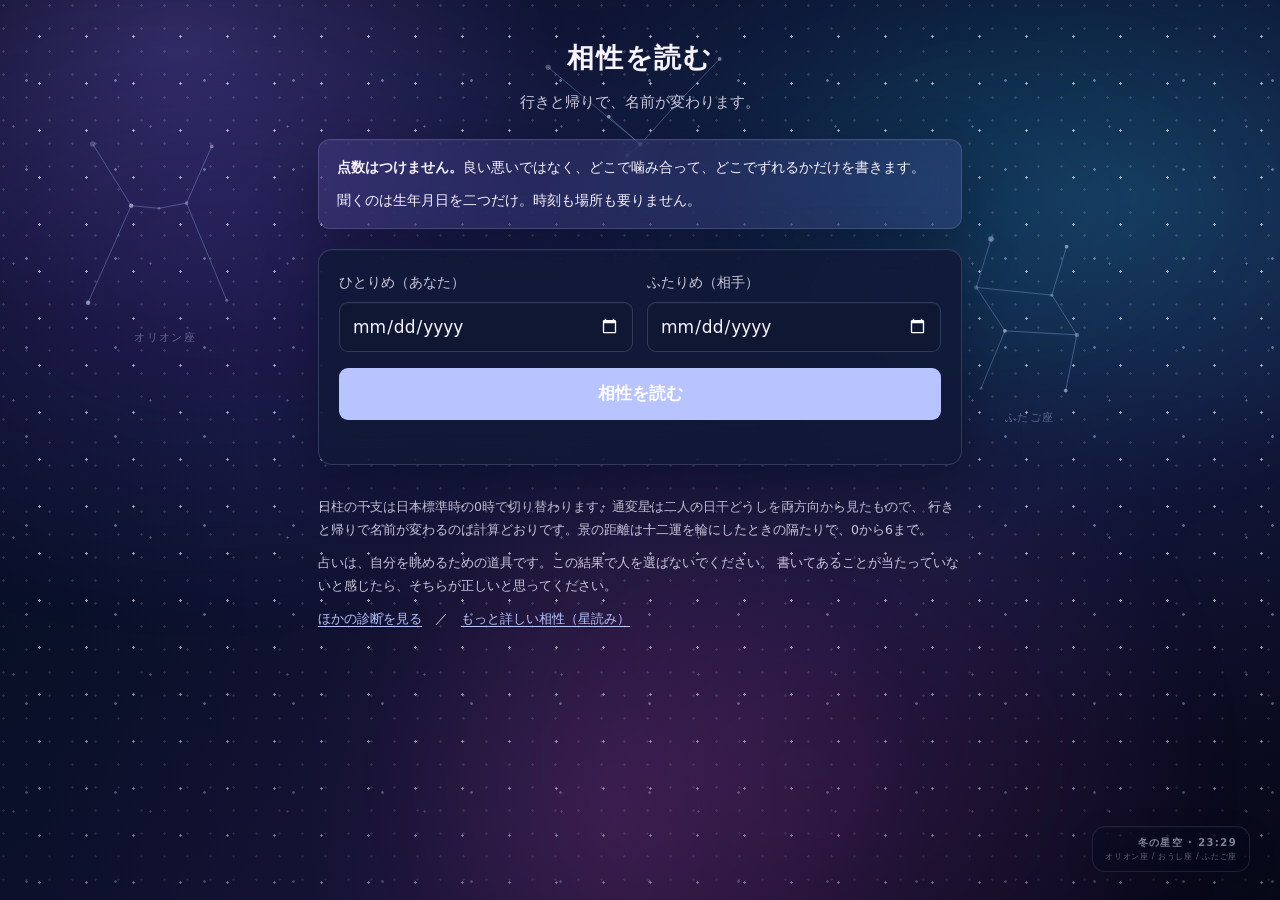
==== aishou/index.html @ 590ae1d9 "もちスラ診断サイトに差し替え M.O.C.H.I. LABO のリンク集から、生年月日で読む診断サイトへ。  - スライム診断（色・景・星・ズレ）／お金の診断／相性を読む／星読み毒舌診断 - もちオラ" ====
<!DOCTYPE html>
<html lang="ja">
<head>
<meta charset="utf-8">
<meta name="viewport" content="width=device-width, initial-scale=1">
<title>相性を読む — 行きと帰りで、名前が変わる</title>
<meta name="description" content="生年月日を二つ入れるだけ。相手があなたに与える作用と、あなたが相手に与える作用は同じではありません。点数はつけません。">
<link rel="stylesheet" href="assets/style.css">
<link rel="stylesheet" href="../assets/galaxy.css?v=20260810-sync1">
<script src="../assets/galaxy.js?v=20260810-sync1" defer></script>
<link rel="icon" type="image/png" sizes="32x32" href="../assets/favicon-32.png">
<link rel="icon" type="image/png" sizes="64x64" href="../assets/favicon-64.png">
<link rel="apple-touch-icon" href="../assets/apple-touch-icon.png">
<meta name="theme-color" content="#fbf8f3" media="(prefers-color-scheme: light)">
<meta name="theme-color" content="#1c1a18" media="(prefers-color-scheme: dark)">
<meta property="og:type" content="website">
<meta property="og:site_name" content="もちスラ">
<meta property="og:title" content="相性を読む — もちスラ">
<meta property="og:description" content="相手があなたに与えるものと、あなたが相手に与えるものは違います。点数はつけません。">
<meta property="og:image" content="https://mochisura-lab.com/assets/ogp.png">
<meta name="twitter:card" content="summary_large_image">
<meta property="og:url" content="https://mochisura-lab.com/aishou/">
<link rel="canonical" href="https://mochisura-lab.com/aishou/">
</head>
<body>
<div class="wrap">

  <header class="top">
    <h1>相性を読む</h1>
    <p class="sub">行きと帰りで、名前が変わります。</p>
  </header>

  <div class="lead-box">
    <p><b>点数はつけません。</b>良い悪いではなく、どこで噛み合って、どこでずれるかだけを書きます。</p>
    <p>聞くのは生年月日を二つだけ。時刻も場所も要りません。</p>
  </div>

  <form id="form" autocomplete="off">
    <section class="panel">
      <div class="pair-in">
        <div>
          <label for="d1">ひとりめ（あなた）</label>
          <input type="date" id="d1" min="1900-01-01" max="2100-12-31" required>
        </div>
        <div>
          <label for="d2">ふたりめ（相手）</label>
          <input type="date" id="d2" min="1900-01-01" max="2100-12-31" required>
        </div>
      </div>
      <button type="submit" class="go">相性を読む</button>
      <p class="err" id="err"></p>
    </section>
  </form>

  <div id="result" hidden>

    <section class="pair">
      <div class="who">
        <img id="img-a" alt="">
        <p class="nm" id="nm-a"></p>
        <p class="sub2">あなた</p>
      </div>
      <div class="who">
        <img id="img-b" alt="">
        <p class="nm" id="nm-b"></p>
        <p class="sub2">相手</p>
      </div>
    </section>

    <section class="panel ring-panel">
      <h2 id="kyori-title"></h2>
      <p class="lead" id="kyori-lead"></p>
      <div id="ring"></div>
      <div id="kyori-body"></div>
    </section>

    <section class="dir main">
      <p class="dir-tag">相手はあなたにとって</p>
      <h2 id="ab-name"></h2>
      <div id="ab-body"></div>
    </section>

    <section class="dir">
      <p class="dir-tag">あなたは相手にとって</p>
      <h2 id="ba-name"></h2>
      <div id="ba-body"></div>
    </section>

    <section class="panel">
      <h2 id="gogyo-title"></h2>
      <p class="lead" id="gogyo-lead"></p>
      <div id="gogyo-body"></div>
    </section>

    <details class="fold">
      <summary>使った暦（結果の根拠）</summary>
      <div class="fold-in">
        <p class="lead">どこから出た結果かを隠さず全部出します。</p>
        <table id="koyomi"></table>
      </div>
    </details>

  </div>

  <footer class="foot">
    <p>
      日柱の干支は日本標準時の0時で切り替わります。通変星は二人の日干どうしを両方向から見たもので、
      行きと帰りで名前が変わるのは計算どおりです。景の距離は十二運を輪にしたときの隔たりで、0から6まで。
    </p>
    <p>
      占いは、自分を眺めるための道具です。この結果で人を選ばないでください。
      書いてあることが当たっていないと感じたら、そちらが正しいと思ってください。
    </p>
    <p><a href="../index.html">ほかの診断を見る</a>　／　<a href="../hoshiyomi/aishou/index.html">もっと詳しい相性（星読み）</a></p>
  </footer>

</div>

<script src="../hoshiyomi/assets/vendor/astronomy.browser.min.js"></script>
<script src="../hoshiyomi/assets/koyomi.js"></script>
<script src="../hoshiyomi/assets/toyo.js"></script>
<script src="../assets/store.js?v=20260811-1"></script>
<script src="assets/aishou.js"></script>
<script src="assets/text.js"></script>
<script src="assets/app.js"></script>
</body>
</html>
---- aishou/assets/style.css ----
/* 相性を読む */

:root {
  --bg: #fbf8f3; --panel: #ffffff; --ink: #33291f; --ink-soft: #6d6055;
  --line: #e4dcd0; --accent: #b5763a; --accent-soft: #fbeee0;
}
@media (prefers-color-scheme: dark) {
  :root {
    --bg: #1c1a18; --panel: #262320; --ink: #ece5dc; --ink-soft: #a89c8f;
    --line: #3b3630; --accent: #d59a5e; --accent-soft: #332a20;
  }
}

* { box-sizing: border-box; }
body {
  margin: 0; background: var(--bg); color: var(--ink);
  font-family: "Hiragino Sans", "Yu Gothic", "Noto Sans JP", system-ui, sans-serif;
  font-size: 16.5px; line-height: 1.9; -webkit-text-size-adjust: 100%;
}
.wrap { position: relative; z-index: 1; max-width: 680px; margin: 0 auto; padding: 32px 18px 64px; }

.top { text-align: center; margin-bottom: 22px; }
.top h1 { font-size: 27px; margin: 0 0 6px; letter-spacing: .06em; }
.top .sub { margin: 0; color: var(--ink-soft); font-size: 14.5px; }

.lead-box {
  background: var(--accent-soft); border: 1px solid var(--line); border-radius: 12px;
  padding: 15px 18px; margin-bottom: 20px; font-size: 14px; line-height: 1.8;
}
.lead-box p { margin: 0; }
.lead-box p + p { margin-top: 8px; }

.panel {
  background: var(--panel); border: 1px solid var(--line); border-radius: 14px;
  padding: 20px; margin-bottom: 18px;
}
.panel h2 { font-size: 19px; margin: 0 0 4px; }
.lead { margin: 0 0 14px; color: var(--ink-soft); font-size: 13.5px; }

label { display: block; font-size: 13.5px; color: var(--ink-soft); margin-bottom: 6px; }
.pair-in { display: flex; gap: 14px; flex-wrap: wrap; }
.pair-in > div { flex: 1 1 200px; }
input[type="date"] {
  width: 100%; padding: 13px 12px; font-size: 17px; font-family: inherit;
  color: var(--ink); background: var(--bg); border: 1px solid var(--line); border-radius: 9px;
}
.quick { display: flex; gap: 7px; flex-wrap: wrap; align-items: center; margin-top: 9px; }
.quick-label { font-size: 12px; color: var(--ink-soft); }
.quick button {
  padding: 5px 13px; font-size: 13.5px; font-family: inherit; cursor: pointer;
  color: var(--accent); background: transparent;
  border: 1px solid var(--line); border-radius: 999px;
}
.quick button:hover { border-color: var(--accent); }

.go {
  width: 100%; margin-top: 16px; padding: 15px; font-size: 16.5px; font-family: inherit;
  font-weight: 600; color: #fff; background: var(--accent); border: 0; border-radius: 9px; cursor: pointer;
}
.err { color: #c0533f; font-size: 14px; margin: 10px 0 0; min-height: 1em; }

/* ---- 二人 ---- */
.pair { display: flex; gap: 12px; justify-content: center; margin: 24px 0 18px; }
.who { flex: 0 1 190px; text-align: center; }
.who img { width: 100%; max-width: 160px; height: auto; }
.who .nm { margin: 2px 0 0; font-size: 19px; font-weight: 600; letter-spacing: .05em; }
.who .sub2 { margin: 0; font-size: 12px; color: var(--ink-soft); }

/* ---- 輪 ---- */
.ring-panel svg { display: block; width: 100%; max-width: 380px; margin: 4px auto 16px; height: auto; }
.ring-dot { fill: var(--line); }
.ring-line { stroke: var(--accent); stroke-width: 2; stroke-dasharray: 4 4; }
.ring-ring { fill: none; stroke: var(--line); stroke-width: 1.5; stroke-dasharray: 2 6; }
.ring-mark { fill: var(--accent); }
.ring-label { fill: var(--ink-soft); font-size: 11px; text-anchor: middle; }
.ring-label.on { fill: var(--ink); font-weight: 700; font-size: 13px; }

/* ---- 行きと帰り ---- */
.dir {
  background: var(--panel); border: 1px solid var(--line); border-radius: 14px;
  padding: 20px; margin-bottom: 14px;
}
.dir.main { border: 2px solid var(--accent); }
.dir-tag { margin: 0 0 2px; font-size: 11.5px; letter-spacing: .12em; color: var(--accent); font-weight: 700; }
.dir h2 { font-size: 23px; margin: 0 0 12px; letter-spacing: .05em; }
.dir p, .panel p.body { margin: 0 0 13px; }
.dir p:last-child { margin-bottom: 0; }

.fold { border: 1px solid var(--line); border-radius: 12px; background: var(--panel); }
.fold summary { padding: 15px 18px; cursor: pointer; font-size: 15px; font-weight: 600; list-style: none; }
.fold summary::-webkit-details-marker { display: none; }
.fold summary::before { content: "＋ "; color: var(--accent); }
.fold[open] summary::before { content: "− "; }
.fold-in { padding: 0 18px 18px; }
.fold-in table { width: 100%; border-collapse: collapse; font-size: 14px; }
.fold-in th, .fold-in td { text-align: left; padding: 9px 4px; border-bottom: 1px solid var(--line); vertical-align: top; }
.fold-in th { width: 40%; font-weight: 500; color: var(--ink-soft); }

.foot { margin-top: 30px; color: var(--ink-soft); font-size: 12.5px; line-height: 1.85; }
.foot p { margin: 0 0 10px; }
.foot a { color: var(--accent); }
---- assets/galaxy.css ----
/* 全ページ共通 — 銀河の背景とガラス質感 */

:root {
  --bg: #101733;
  --panel: rgba(17, 24, 54, .84);
  --ink: #f7f4ff;
  --ink-soft: #cbc7dc;
  --ink-faint: #9996ae;
  --line: rgba(198, 201, 255, .19);
  --accent: #b7c4ff;
  --accent-soft: rgba(117, 105, 187, .19);
  --warm: #f4ad7a;
  --warm-soft: rgba(187, 99, 76, .18);
  --shadow: 0 18px 55px rgba(0, 0, 20, .34), inset 0 1px 0 rgba(255, 255, 255, .035);
  --galaxy-x: 0px;
  --galaxy-y: 0px;
  color-scheme: dark;
}

html { background: #03050f; }

body {
  position: relative;
  isolation: isolate;
  min-height: 100vh;
  color: var(--ink);
  background:
    radial-gradient(ellipse at 14% 5%, rgba(93, 79, 177, .48) 0, rgba(47, 42, 112, .22) 24%, transparent 51%),
    radial-gradient(ellipse at 88% 22%, rgba(42, 129, 178, .31) 0, rgba(32, 65, 126, .14) 27%, transparent 55%),
    radial-gradient(ellipse at 48% 91%, rgba(141, 61, 145, .27) 0, rgba(58, 33, 93, .11) 33%, transparent 61%),
    linear-gradient(148deg, #03050f 0%, #081027 38%, #10102f 68%, #070817 100%) !important;
  background-attachment: fixed !important;
}

body::before,
body::after {
  content: "";
  position: fixed;
  inset: -10%;
  z-index: 0;
  pointer-events: none;
}

body::before {
  opacity: .78;
  background-image:
    radial-gradient(circle, rgba(255,255,255,.86) 0 1px, transparent 1.35px),
    radial-gradient(circle, rgba(185,216,255,.62) 0 1.15px, transparent 1.55px),
    radial-gradient(circle, rgba(255,203,236,.46) 0 .9px, transparent 1.35px),
    radial-gradient(circle, rgba(255,255,255,.2) 0 1px, transparent 1.45px);
  background-size: 47px 47px, 89px 89px, 137px 137px, 23px 23px;
  background-position: 3px 9px, 21px 37px, 73px 11px, 5px 15px;
  mask-image: linear-gradient(to bottom, #000 0%, rgba(0,0,0,.9) 62%, rgba(0,0,0,.42) 100%);
  animation: galaxy-star-drift 70s linear infinite;
}

body::after {
  inset: -20%;
  opacity: .8;
  background:
    radial-gradient(ellipse at 26% 37%, rgba(110, 82, 205, .2), transparent 30%),
    radial-gradient(ellipse at 70% 31%, rgba(50, 162, 201, .15), transparent 27%),
    radial-gradient(ellipse at 59% 75%, rgba(220, 89, 184, .12), transparent 30%);
  filter: blur(42px) saturate(1.3);
  transform: translate(var(--galaxy-x), var(--galaxy-y));
  transition: transform 1.2s cubic-bezier(.2,.8,.2,1);
  animation: galaxy-nebula-breathe 12s ease-in-out infinite alternate;
}

body > .wrap,
body > main,
body > header,
body > footer { position: relative; z-index: 2; }
body > .ambient { z-index: 1; opacity: .68; }

.galaxy-fx {
  position: fixed;
  inset: 0;
  z-index: 1;
  overflow: hidden;
  pointer-events: none;
}
.galaxy-constellation-sky {
  position: absolute;
  inset: 0;
  width: 100%;
  height: 100%;
  opacity: .82;
  transform: translate(calc(var(--galaxy-x) * .32), calc(var(--galaxy-y) * .32));
  transition: transform 1.6s cubic-bezier(.2,.8,.2,1), opacity .8s ease;
}
.galaxy-sky-badge {
  position: fixed;
  right: clamp(14px, 2.4vw, 30px);
  bottom: clamp(14px, 2.4vw, 28px);
  display: grid;
  gap: 3px;
  padding: 9px 12px 8px;
  border: 1px solid rgba(190, 209, 255, .16);
  border-radius: 13px;
  color: rgba(232, 238, 255, .72);
  background: rgba(5, 9, 27, .38);
  box-shadow: inset 0 1px 0 rgba(255,255,255,.04), 0 10px 35px rgba(0,0,20,.16);
  backdrop-filter: blur(8px);
  -webkit-backdrop-filter: blur(8px);
  font-size: 10px;
  line-height: 1.35;
  letter-spacing: .14em;
  text-align: right;
  opacity: .74;
}
.galaxy-sky-season { font-weight: 700; }
.galaxy-sky-names {
  color: rgba(201, 211, 242, .58);
  font-size: 8px;
  letter-spacing: .08em;
}
[data-sky-phase="day"] .galaxy-constellation-sky { opacity: .62; }
[data-sky-phase="day"] .galaxy-sky-badge { opacity: .55; }
[data-sky-phase="twilight"] .galaxy-constellation-sky { opacity: .68; }
.galaxy-shooting-star {
  position: absolute;
  top: var(--shoot-top);
  left: var(--shoot-left);
  width: 92px;
  height: 1px;
  opacity: 0;
  border-radius: 999px;
  background: linear-gradient(90deg, transparent, rgba(220,235,255,.95));
  box-shadow: 26px 0 8px rgba(174,211,255,.45);
  transform: rotate(-28deg);
  animation: galaxy-shoot var(--shoot-speed) ease-in var(--shoot-delay) infinite;
}
.galaxy-shooting-star::after {
  content: "";
  position: absolute;
  right: -2px;
  top: -2px;
  width: 5px;
  height: 5px;
  border-radius: 50%;
  background: #fff;
  box-shadow: 0 0 13px #b9dcff;
}

.panel,
.card,
.lead-box,
.pitch,
.fold,
.read,
.gap,
.half,
.big,
.rel,
.person,
.thbox,
.cmp,
.quick-detail,
.quick-year,
.y-highlight,
.minor a {
  backdrop-filter: blur(16px) saturate(1.13);
  -webkit-backdrop-filter: blur(16px) saturate(1.13);
  box-shadow: var(--shadow);
}

.panel,
.card,
.lead-box,
.fold,
.read,
.gap,
.half,
.big,
.rel,
.person,
.thbox,
.cmp,
.quick-detail,
.minor a {
  border-color: var(--line) !important;
}

input,
select,
textarea,
button {
  accent-color: var(--accent);
}
input[type="date"],
input[type="number"],
input[type="text"],
select,
textarea {
  box-shadow: inset 0 1px 0 rgba(255,255,255,.035);
}

a { text-underline-offset: .2em; }
::selection { background: rgba(169, 180, 255, .32); color: #fff; }

::-webkit-scrollbar { width: 10px; height: 10px; }
::-webkit-scrollbar-track { background: #080c1d; }
::-webkit-scrollbar-thumb {
  border: 2px solid #080c1d;
  border-radius: 999px;
  background: linear-gradient(#586aaa, #7c568e);
}

@keyframes galaxy-star-drift {
  from { background-position: 3px 9px, 21px 37px, 73px 11px, 5px 15px; }
  to { background-position: 244px 132px, -176px 218px, 348px -181px, -92px 206px; }
}
@keyframes galaxy-nebula-breathe {
  from { opacity: .58; scale: .98; }
  to { opacity: .93; scale: 1.04; }
}
@keyframes galaxy-shoot {
  0%, 82% { opacity: 0; translate: -12vw -8vh; }
  84% { opacity: 1; }
  91% { opacity: 0; translate: 58vw 38vh; }
  100% { opacity: 0; translate: 58vw 38vh; }
}

@media (max-width: 620px) {
  body::before { opacity: .65; }
  body::after { filter: blur(28px) saturate(1.2); }
  .galaxy-shooting-star { width: 62px; }
  .galaxy-sky-badge {
    right: 10px;
    bottom: 10px;
    max-width: calc(100vw - 20px);
    padding: 7px 9px;
    opacity: .58;
  }
  .galaxy-sky-names { display: none; }
}

@media (prefers-reduced-motion: reduce) {
  body::before,
  body::after,
  .galaxy-shooting-star { animation: none !important; }
  body::after { transform: none !important; }
  .galaxy-shooting-star { display: none; }
  .galaxy-constellation-sky { transform: none !important; }
}
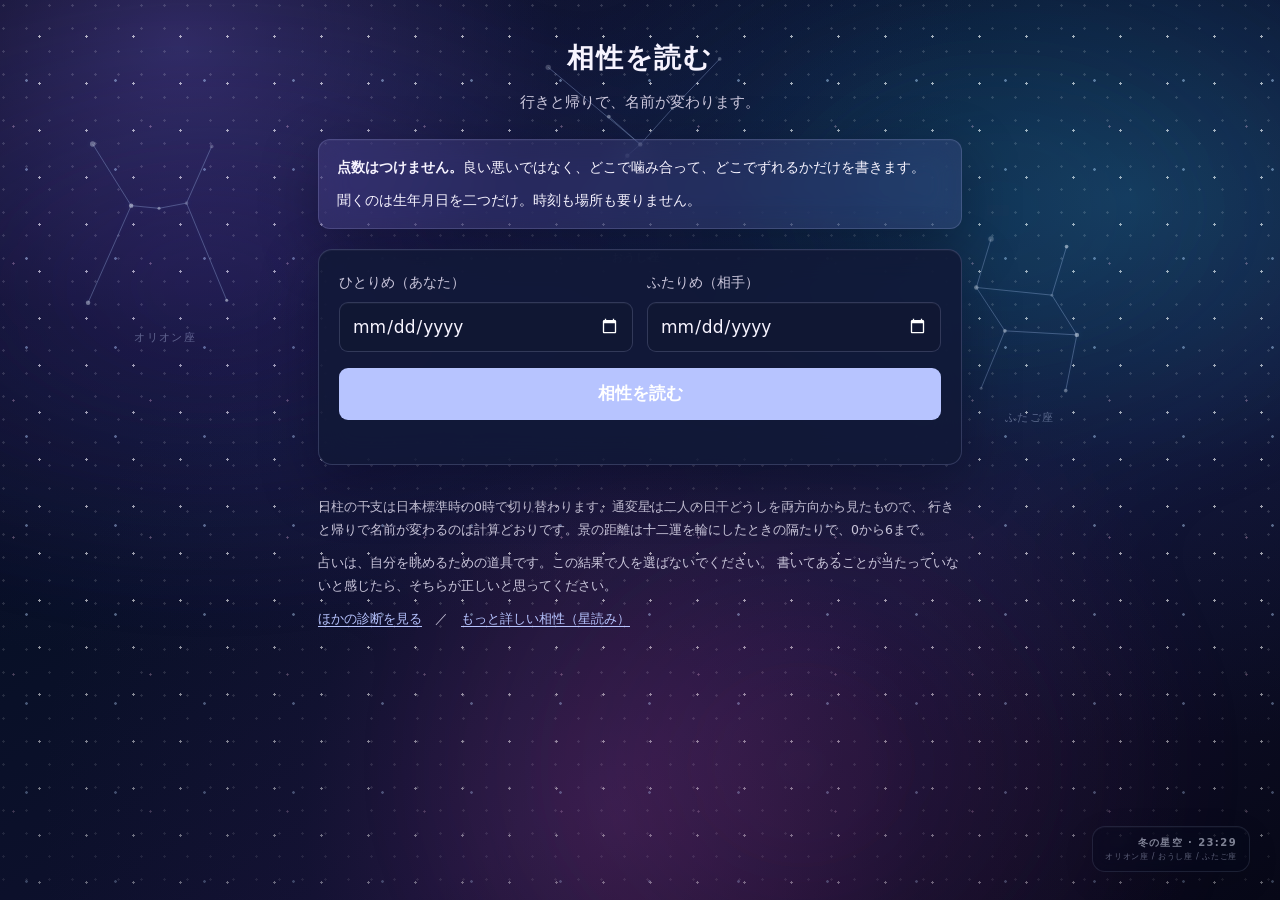
==== commit 8bef3eba: "canonical と og:url を www に揃える apex は www へ307で飛ぶので、正規URLを実際に配信される側に合わせた。  Co-Authored-By: Claude Opu" ====
--- a/aishou/index.html
+++ b/aishou/index.html
@@ -17,10 +17,10 @@
 <meta property="og:site_name" content="もちスラ">
 <meta property="og:title" content="相性を読む — もちスラ">
 <meta property="og:description" content="相手があなたに与えるものと、あなたが相手に与えるものは違います。点数はつけません。">
-<meta property="og:image" content="https://mochisura-lab.com/assets/ogp.png">
+<meta property="og:image" content="https://www.mochisura-lab.com/assets/ogp.png">
 <meta name="twitter:card" content="summary_large_image">
-<meta property="og:url" content="https://mochisura-lab.com/aishou/">
-<link rel="canonical" href="https://mochisura-lab.com/aishou/">
+<meta property="og:url" content="https://www.mochisura-lab.com/aishou/">
+<link rel="canonical" href="https://www.mochisura-lab.com/aishou/">
 </head>
 <body>
 <div class="wrap">
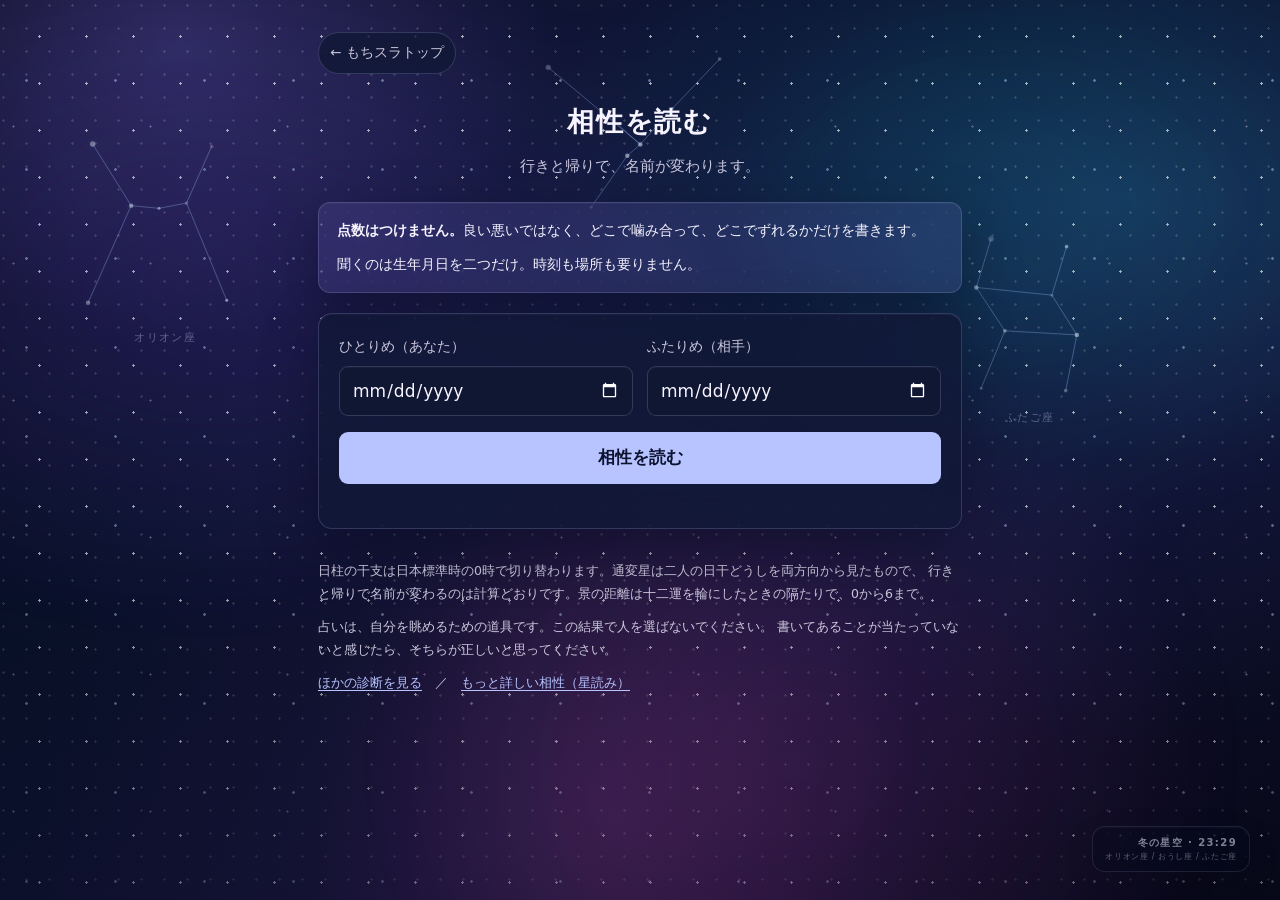
==== commit 8deb09d8: "オラクルカードに「もちくる」と名前をつけた 繰る（カードを繰る）と来るを重ねた名前。副題は「繰ると、来る。」 ページのタイトル・見出し・OGP、玄関のカードと節をまとめて差し替えた。  あわせて、育成" ====
--- a/aishou/index.html
+++ b/aishou/index.html
@@ -5,8 +5,8 @@
 <meta name="viewport" content="width=device-width, initial-scale=1">
 <title>相性を読む — 行きと帰りで、名前が変わる</title>
 <meta name="description" content="生年月日を二つ入れるだけ。相手があなたに与える作用と、あなたが相手に与える作用は同じではありません。点数はつけません。">
-<link rel="stylesheet" href="assets/style.css">
-<link rel="stylesheet" href="../assets/galaxy.css?v=20260810-sync1">
+<link rel="stylesheet" href="assets/style.css?v=20260811-contrast1">
+<link rel="stylesheet" href="../assets/galaxy.css?v=20260811-frame1">
 <script src="../assets/galaxy.js?v=20260810-sync1" defer></script>
 <link rel="icon" type="image/png" sizes="32x32" href="../assets/favicon-32.png">
 <link rel="icon" type="image/png" sizes="64x64" href="../assets/favicon-64.png">
@@ -24,6 +24,10 @@
 </head>
 <body>
 <div class="wrap">
+
+  <nav class="site-nav" aria-label="ページ移動">
+    <a href="../index.html">← もちスラトップ</a>
+  </nav>
 
   <header class="top">
     <h1>相性を読む</h1>
@@ -92,6 +96,14 @@
       <div id="gogyo-body"></div>
     </section>
 
+    <section class="share">
+      <button type="button" class="card-btn" id="saveCard">画像にして保存</button>
+      <span class="said" id="saved" role="status" aria-live="polite"></span>
+      <p class="note">
+        1080×1350（4:5）のJPEGで保存します。この処理も端末の中だけで、どこにも送っていません。
+      </p>
+    </section>
+
     <details class="fold">
       <summary>使った暦（結果の根拠）</summary>
       <div class="fold-in">
@@ -120,8 +132,10 @@
 <script src="../hoshiyomi/assets/koyomi.js"></script>
 <script src="../hoshiyomi/assets/toyo.js"></script>
 <script src="../assets/store.js?v=20260811-1"></script>
-<script src="assets/aishou.js"></script>
+<script src="assets/aishou.js?v=20260811-name1"></script>
 <script src="assets/text.js"></script>
-<script src="assets/app.js"></script>
+<script src="../assets/card-frame.js?v=20260811-frame1"></script>
+<script src="assets/card.js?v=20260811-frame1"></script>
+<script src="assets/app.js?v=20260811-frame1"></script>
 </body>
 </html>
--- a/aishou/assets/style.css
+++ b/aishou/assets/style.css
@@ -18,6 +18,10 @@
   font-size: 16.5px; line-height: 1.9; -webkit-text-size-adjust: 100%;
 }
 .wrap { position: relative; z-index: 1; max-width: 680px; margin: 0 auto; padding: 32px 18px 64px; }
+
+.site-nav { display: flex; align-items: center; justify-content: space-between; gap: 12px; margin: 0 0 22px; font-size: 13.5px; }
+.site-nav a { color: var(--ink-soft); text-decoration: none; padding: 7px 11px; border: 1px solid var(--line); border-radius: 999px; background: var(--panel); }
+.site-nav a:hover { color: var(--ink); border-color: var(--accent); }
 
 .top { text-align: center; margin-bottom: 22px; }
 .top h1 { font-size: 27px; margin: 0 0 6px; letter-spacing: .06em; }
@@ -55,7 +59,7 @@
 
 .go {
   width: 100%; margin-top: 16px; padding: 15px; font-size: 16.5px; font-family: inherit;
-  font-weight: 600; color: #fff; background: var(--accent); border: 0; border-radius: 9px; cursor: pointer;
+  font-weight: 600; color: var(--on-accent, #fff); background: var(--accent); border: 0; border-radius: 9px; cursor: pointer;
 }
 .err { color: #c0533f; font-size: 14px; margin: 10px 0 0; min-height: 1em; }
 
--- a/assets/galaxy.css
+++ b/assets/galaxy.css
@@ -8,6 +8,7 @@
   --ink-faint: #9996ae;
   --line: rgba(198, 201, 255, .19);
   --accent: #b7c4ff;
+  --on-accent: #0D1330;
   --accent-soft: rgba(117, 105, 187, .19);
   --warm: #f4ad7a;
   --warm-soft: rgba(187, 99, 76, .18);
@@ -244,3 +245,15 @@
   .galaxy-shooting-star { display: none; }
   .galaxy-constellation-sky { transform: none !important; }
 }
+
+/* ---- 結果を1枚の画像にして持ち出す（診断ページ共通） ---- */
+
+.share { margin: 26px 0 20px; display: flex; flex-wrap: wrap; align-items: center; gap: 12px; }
+.card-btn {
+  font: inherit; font-size: 15px; font-weight: 600; cursor: pointer;
+  padding: 12px 26px; border-radius: 9px; border: 0;
+  color: var(--on-accent, #fff); background: var(--accent);
+}
+.card-btn:hover { filter: brightness(1.07); }
+.share .note { flex-basis: 100%; margin: 0; }
+.share .said { font-size: 12.5px; color: var(--ink-soft); }
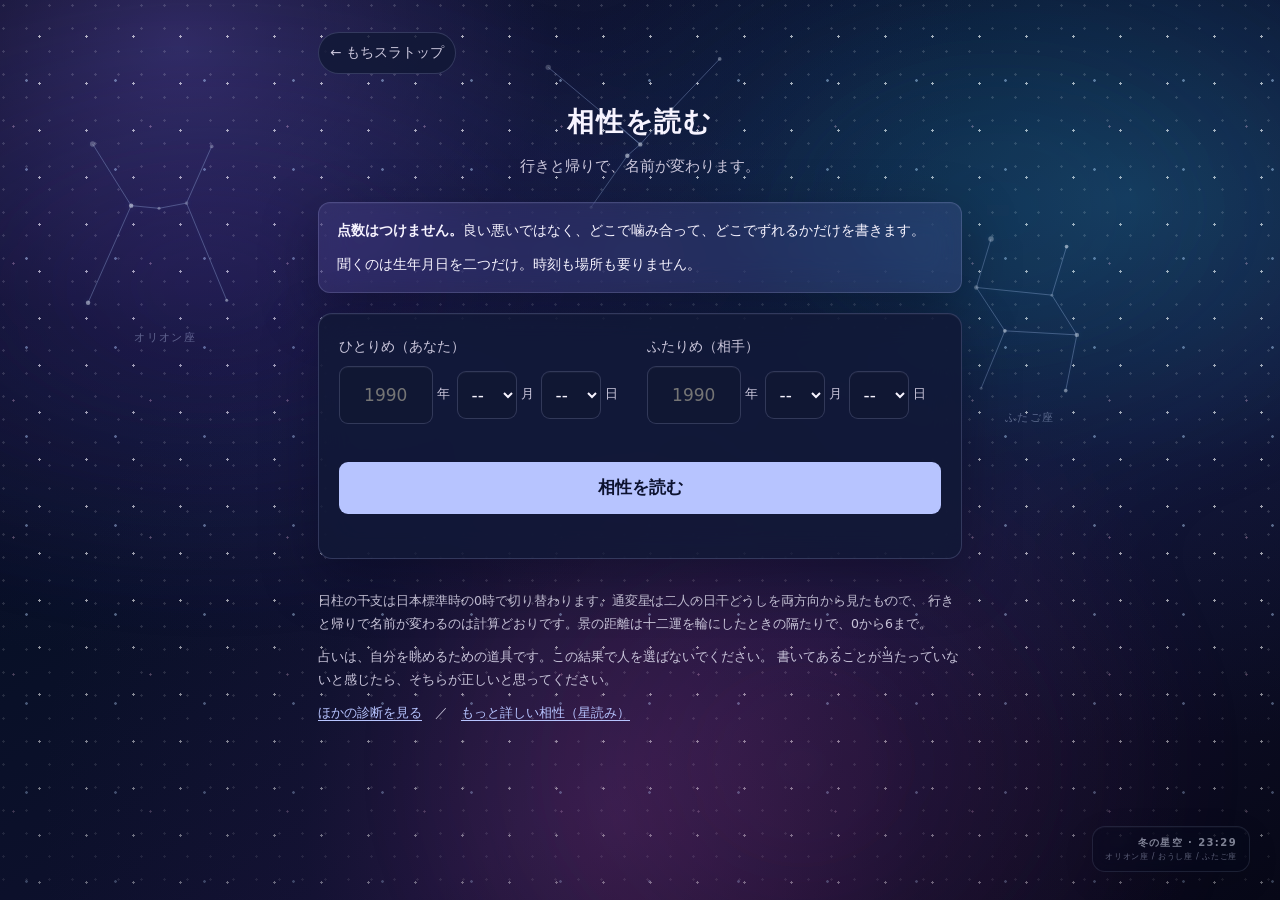
==== commit a55f9ca3: "生年月日の入力を、年・月・日の3つに分けた Android の日付ピッカーは、いまの月から数十年ぶんスクロールして年を探すことになる、 という声があったため。年は直接入力（数字キーボード）、月と日は短" ====
--- a/aishou/index.html
+++ b/aishou/index.html
@@ -137,5 +137,6 @@
 <script src="../assets/card-frame.js?v=20260811-frame1"></script>
 <script src="assets/card.js?v=20260811-frame1"></script>
 <script src="assets/app.js?v=20260811-frame1"></script>
+<script src="../assets/dob.js?v=20260811-dob2"></script>
 </body>
 </html>
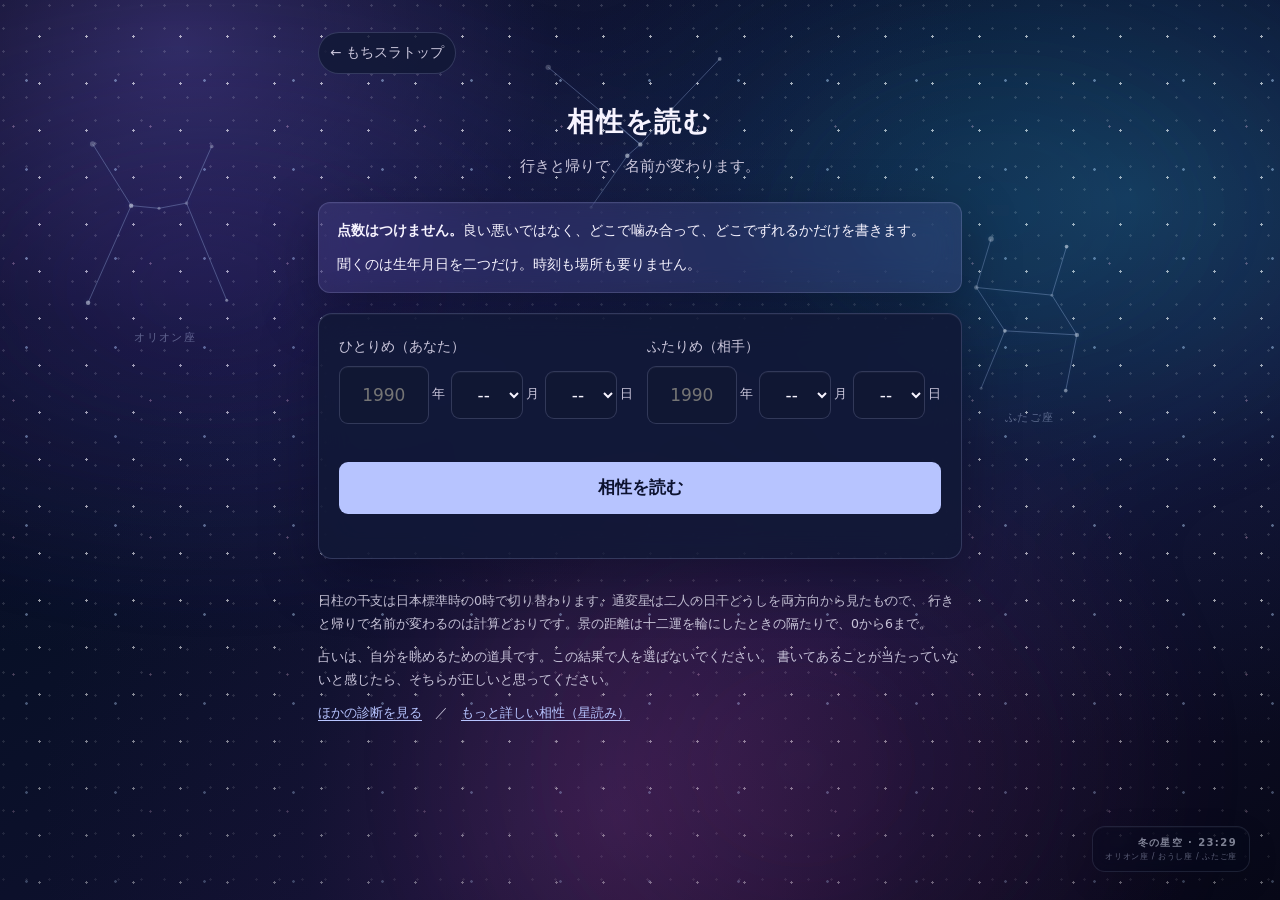
==== commit 0d38a2fb: "生年月日欄が狭い枠で折り返す問題と、入力中に月へ飛ぶ問題を直した 星読みの相性ページは入力枠が273pxしかなく、年月日が3行（114px）に折り返していた。 折り返さない配分に変えて1行（56px）" ====
--- a/aishou/index.html
+++ b/aishou/index.html
@@ -137,6 +137,6 @@
 <script src="../assets/card-frame.js?v=20260811-frame1"></script>
 <script src="assets/card.js?v=20260811-frame1"></script>
 <script src="assets/app.js?v=20260811-frame1"></script>
-<script src="../assets/dob.js?v=20260811-dob2"></script>
+<script src="../assets/dob.js?v=20260811-dob4"></script>
 </body>
 </html>
